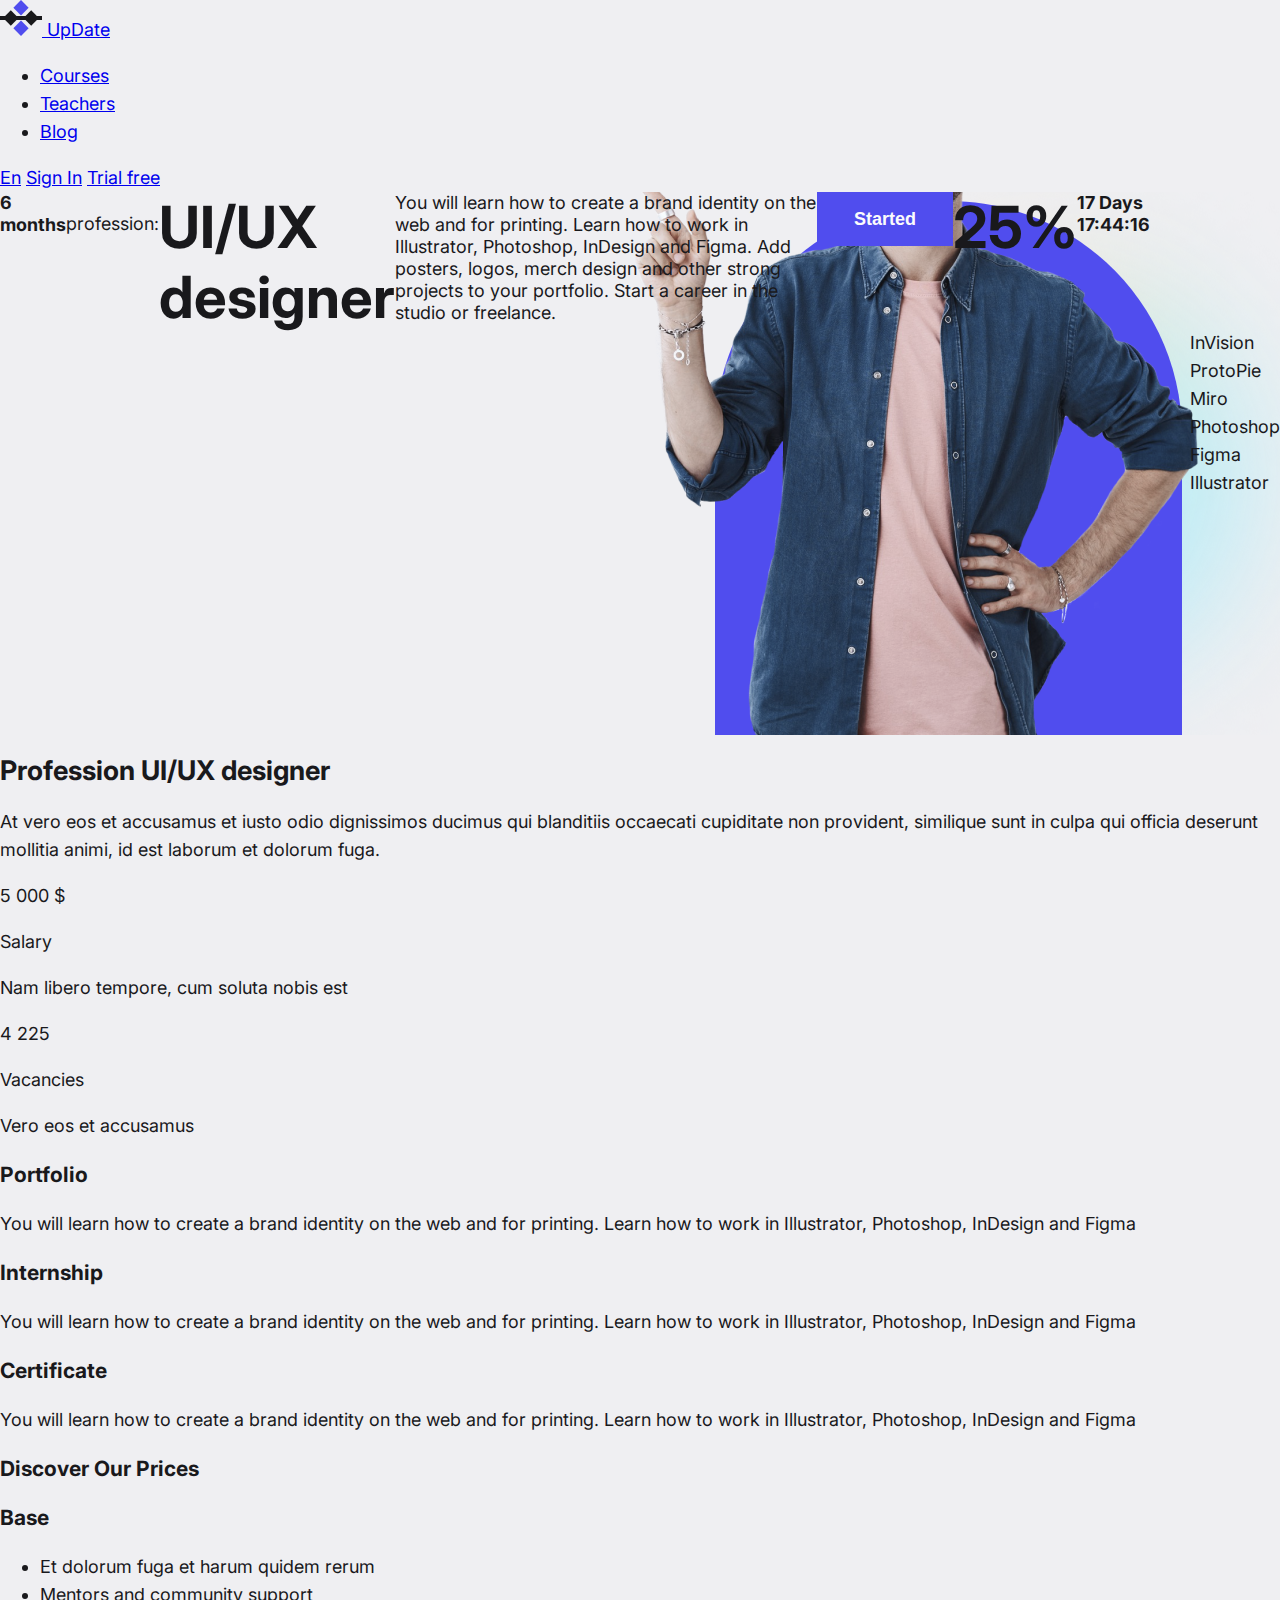
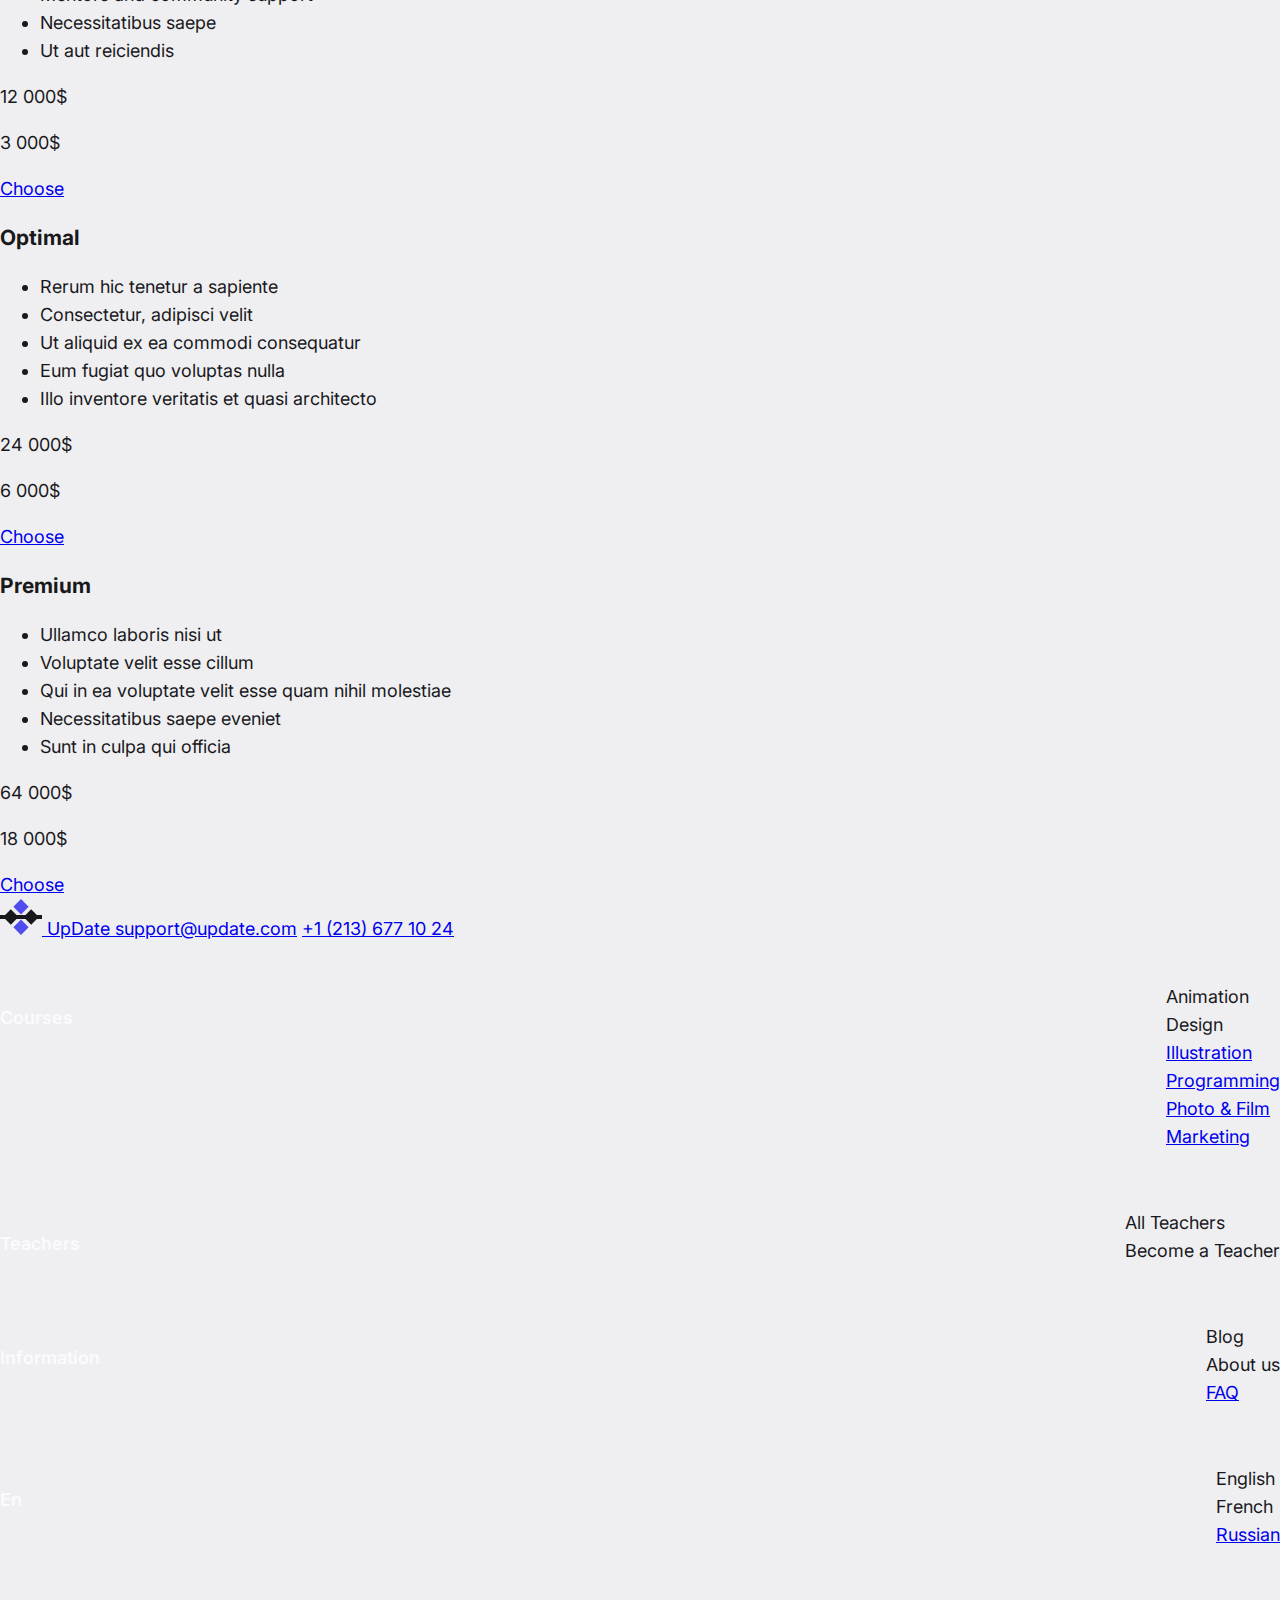
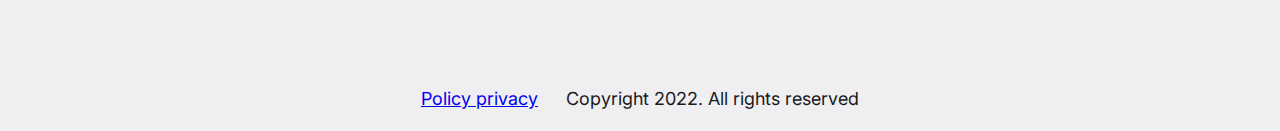
==== courses.html @ d8fbc421 "lesson" ====
<!doctype html>
<html lang="en">
<head>
    <meta charset="UTF-8">
    <meta name="viewport"
          content="width=device-width, user-scalable=no, initial-scale=1.0, maximum-scale=1.0, minimum-scale=1.0">
    <meta http-equiv="X-UA-Compatible" content="ie=edge">
    <link rel="preconnect" href="https://fonts.googleapis.com">
    <link rel="preconnect" href="https://fonts.gstatic.com" crossorigin>
    <link href="https://fonts.googleapis.com/css2?family=Inter:opsz,wght@14..32,100..900&display=swap" rel="stylesheet">
    <link rel="stylesheet" href="css/style.css">
    <title>Document</title>
</head>
<body>

<header>
    <a href="index.html">
        <img src="./img/logo_.svg" alt="logo">
        UpDate
    </a>
    <nav>
        <ul>
            <li>
                <a href="#">Courses</a>
            </li>
            <li>
                <a href="#">Teachers</a>
            </li>
            <li>
                <a href="#">Blog</a>
            </li>
        </ul>
        <a href="#">En</a>
        <a href="#">Sign In</a>
        <a href="#">Trial free</a>
    </nav>

</header>
<main>
    <section class="offer">
        <p class="offer__time">6 months</p>
        <p class="offer__prof">profession:</p>
        <h1 class="offer__title">UI/UX designer </h1>
        <p class="offer__description">You will learn how to create a brand identity on the web and for printing. Learn
            how to work in Illustrator, Photoshop, InDesign and Figma.
            Add posters, logos, merch design and other strong projects to your portfolio. Start a career in the studio
            or freelance.</p>
        <button class="button">Started</button>
        <p class="offer__sale">25%</p>
        <p class="offer__time">
            <time>17 Days 17:44:16</time>
        </p>
        <ul class="offer__list">
            <li>InVision</li>
            <li>ProtoPie</li>
            <li>Miro</li>
            <li>Photoshop</li>
            <li>Figma</li>
            <li>Illustrator</li>
        </ul>
    </section>
    <section class="profession">
        <div class="profession__text">
            <h2 class="profession__title">Profession UI/UX designer</h2>
            <p class="profession__description">At vero eos et accusamus et iusto odio dignissimos ducimus qui blanditiis
                occaecati cupiditate non provident, similique sunt in culpa qui officia deserunt mollitia animi, id est
                laborum et dolorum fuga.</p>
        </div>
        <div class="profession__counter">
            <div class="profession__counter-item">
                <p class="profession__counter-number">5 000 $</p>
                <p class="profession__counter-title">Salary</p>
                <p class="profession__counter-description">Nam libero tempore, cum soluta nobis est</p>
            </div>
            <div class="profession__counter-item">
                <p class="profession__counter-number">4 225</p>
                <p class="profession__counter-title">Vacancies</p>
                <p class="profession__counter-description">Vero eos et accusamus</p>
            </div>
        </div>
        <div class="profession__section">
            <article class="profession__section-item">
                <h3 class="profession__section-title">Portfolio</h3>
                <p class="profession__section-length">You will learn how to create a brand identity on the web and for
                    printing. Learn how to work in Illustrator, Photoshop, InDesign and Figma</p>
            </article>
            <article class="profession__section-item">
                <h3 class="profession__section-title">Internship</h3>
                <p class="profession__section-length">You will learn how to create a brand identity on the web and for
                    printing. Learn how to work in Illustrator, Photoshop, InDesign and Figma</p>
            </article>
            <article class="profession__section-item">
                <h3 class="profession__section-title">Certificate</h3>
                <p class="profession__section-length">You will learn how to create a brand identity on the web and for
                    printing. Learn how to work in Illustrator, Photoshop, InDesign and Figma</p>
            </article>
        </div>


    </section>
    <section class="prices">
        <h3 class="prices__title">Discover Our
            Prices</h3>
        <article class="prices__cards">
            <h3 class="prices__cards-title">Base</h3>
            <ul class="prices__cards__list">
                <li>Et dolorum fuga et harum quidem rerum</li>
                <li>Mentors and community support</li>
                <li>Necessitatibus saepe</li>
                <li>Ut aut reiciendis</li>
            </ul>
            <p class="prices__cards-sale">12 000$</p>
            <p class="prices__cards-price">3 000$</p>
            <a href="#" class="prices__cards-btn">Choose</a>
        </article>
        <article class="prices__cards">
            <h3 class="prices__cards-title">Optimal</h3>
            <ul class="prices__cards__list">
                <li>Rerum hic tenetur a sapiente</li>
                <li>Consectetur, adipisci velit</li>
                <li>Ut aliquid ex ea commodi consequatur</li>
                <li>Eum fugiat quo voluptas nulla</li>
                <li>Illo inventore veritatis et quasi architecto</li>
            </ul>
            <p class="prices__cards-sale">24 000$</p>
            <p class="prices__cards-price">6 000$</p>
            <a href="#" class="prices__cards-btn">Choose</a>
        </article>
        <article class="prices__cards">
            <h3 class="prices__cards-title">Premium</h3>
            <ul class="prices__cards__list">
                <li>Ullamco laboris nisi ut</li>
                <li>Voluptate velit esse cillum</li>
                <li>Qui in ea voluptate velit esse quam nihil molestiae</li>
                <li>Necessitatibus saepe eveniet</li>
                <li>Sunt in culpa qui officia</li>
            </ul>
            <p class="prices__cards-sale">64 000$</p>
            <p class="prices__cards-price">18 000$</p>
            <a href="#" class="prices__cards-btn">Choose</a>
        </article>
    </section>
</main>
<footer>
    <div>
        <a href="index.html">
            <img src="./img/logo_.svg" alt="logo">
            UpDate </a>
        <a href="mailto:support@update.com">support@update.com</a>
        <a href="tel:12136771024">+1 (213) 677 10 24</a>
    </div>

    <div class="sitemap">
        <h6 class="sitemap__title">Courses</h6>
        <ul class="sitemap__list">
            <li><a href="#"></a>Animation</li>
            <li><a href="#"></a>Design</li>
            <li><a href="#">Illustration</a></li>
            <li><a href="#">Programming</a></li>
            <li><a href="#">Photo & Film</a></li>
            <li><a href="#">Marketing</a></li>
        </ul>
    </div>
    <div class="sitemap">
        <h6 class="sitemap__title">Teachers</h6>
        <ul class="sitemap__list">
            <li><a href="#"></a>All Teachers</li>
            <li><a href="#"></a>Become a Teacher</li>

        </ul>
    </div>
    <div class="sitemap">
        <h6 class="sitemap__title">Information</h6>
        <ul class="sitemap__list">
            <li><a href="#"></a>Blog</li>
            <li><a href="#"></a>About us</li>
            <li><a href="#">FAQ</a></li>
        </ul>
    </div>
    <div class="sitemap">
        <h6 class="sitemap__title">En</h6>
        <ul class="sitemap__list">
            <li><a href="#"></a>English</li>
            <li><a href="#"></a>French</li>
            <li><a href="#">Russian</a></li>
        </ul>
    </div>
    <div class="copyright">
        <a href="#">Policy privacy</a>
        <p>Copyright 2022. All rights reserved</p>
    </div>

</footer>
</body>
</html>
---- css/style.css ----
body {
    background: #EFEFF2;
    margin: 0;
    color: #19191C;
    font: 400 18px/28px Inter, sans-serif;
}

.container {
    width: 1440px;
    margin: 0 auto;
}

/*header*/
.header {
    display: flex;
    padding: 36px 0 0;
    justify-content: space-between;
}

.header__box {
    display: flex;
    align-items: center;
    gap: 68px;
}

.logo {
    font-weight: 800;
    font-size: 24px;
    line-height: 30px;
    display: flex;
    gap: 14px;
    color: #19191C;
    text-decoration: none;
    align-items: center;
}

.nav__list {
    display: flex;
    list-style: none;
    gap: 48px;
    padding: 0;
    margin: 0;
    font-size: 18px;
    line-height: 22px;
    font-weight: 600;

}

.nav__list__link {
    color: #19191C;
    text-decoration: none;
}

.btn__box {
    display: flex;
    gap: 48px;
    align-items: center;
}

.btn__box__link {
    color: #19191C;
    font-size: 18px;
    line-height: 22px;
    font-weight: 600;
    text-decoration: none;
}

.btn__box__btn {
    background: #19191C;
    color: #EFEFF2;
    padding: 12px 37px;
    font-size: 18px;
    line-height: 22px;
    font-weight: 700;
    text-decoration: none;
}

/*section1*/

.offer {
    display: flex;
    justify-content: space-between;
    align-items: flex-start;
    padding: 0 0 220px;
    background: url("../img/man.png") 100% 100% no-repeat, url("../img/rectangle.svg") 88% 100% no-repeat, url("../img/ellipse2.png") 100% 40% no-repeat;


}

.offer__holder {
    width: 648px;
    background: url("../img/ellipse1.png") 100% 100% no-repeat;
    padding-top: 180px;
}

.offer__title {

    font-size: 58px;
    line-height: 70px;
    font-weight: 700;
    color: #19191C;
    margin: 0 0 18px;
}

.offer__description {
    margin: 0 0 62px;
    font-size: 18px;
    line-height: 22px;
    font-weight: 400;
}

.button {
    color: #FBFBFC;
    background: #504DEE;
    font-size: 18px;
    line-height: 22px;
    font-weight: 700;
    padding: 16px 37px;
    margin: 0 0 110px;
    border: none;
}

.offer__sale {
    color: #19191C;
    font-size: 58px;
    line-height: 71px;
    font-weight: 700;
    margin: 0;
}

.offer__time {
    color: #19191C;
    font-size: 18px;
    line-height: 22px;
    font-weight: 700;
    margin: 0;
}

.offer__list {

    margin-top: 137px;
    list-style: none;
    position: relative;

}

.offer__marketer {
    position: absolute;
    top: 96px;
    right: 30px;


}

.offer__illustrator {
    position: absolute;
    top: -40px;
    right: 280px;
}

.offer__animator {
    position: absolute;
    top: 60px;
    right: 530px;
}

.offer__programmer {
    position: absolute;
    top: 210px;
    right: 660px;
}

.offer__designer {
    position: absolute;
    top: 370px;
    right: 800px;
}

.offer__photographer {
    position: absolute;
    top: 550px;
    right: 690px;
}

.offer__list__decor {
    position: absolute;
    border: 2px solid #19191C;
    padding: 16px 36px;
    color: #19191C;
    font-size: 18px;
    line-height: 22px;
    font-weight: 600;
}

/*section2*/
.learn {
    display: flex;
    justify-content: space-between;
}

.learn__text {
    width: 570px;
    padding-bottom: 160px;
    padding-top: 168px;
}

.learn__title {
    font-size: 58px;
    font-weight: 700;
    line-height: 70px;
    color: #FBFBFC;
}

.learn__description {
    font-size: 18px;
    font-weight: 400;
    line-height: 28px;
    color: #FBFBFC;
}

.learn__description1 {
    font-size: 18px;
    font-weight: 400;
    line-height: 28px;
    color: #FBFBFC;
}

.learn__counter {
    display: flex;
    justify-content: space-between;
    padding-top: 168px;
    gap: 68px;
}

.learn__counter-item {
    width: 178px;
    text-align: left;
}

.learn__counter-number {
    font-size: 58px;
    font-weight: 700;
    line-height: 70px;
    text-align: left;
    color: #EFEFF2;
    margin-bottom: 0;
}

.learn__counter-description {
    color: #EFEFF2;
    font-size: 18px;
    font-weight: 400;
    line-height: 28px;
    text-align: left;
    margin-bottom: 0;

}

hr {
    margin-top: 22px;
    border: 4px solid #EFEFF2;
}

/*3*/
.discover {
    padding-top: 168px;
}

.discover__title {
    width: 594px;
    font-size: 58px;
    font-weight: 700;
    line-height: 70px;
    text-align: left;

}

.discover__list {
    display: flex;
    justify-content: space-between;
    margin-bottom: 65px;

}

.discover__list-text {
    display: flex;
    justify-content: space-between;
    list-style: none;
    align-items: flex-start;
    gap: 48px;

}

.discover__btn {
    color: #19191C;
    font-size: 18px;
    font-weight: 400;
    line-height: 28px;
    text-align: left;
    text-decoration: none;
    border: none;
}

.discover__btn-more {
    display: flex;
    font-size: 18px;
    font-weight: 700;
    line-height: 22px;
    text-align: right;
    color: #19191C;
    align-items: center;
    gap: 18px;
    text-decoration: none;
    border: none;
}

.discover__card {
    display: flex;
    justify-content: space-between;
}

.discover__card-item {
    font-size: 24px;
    font-weight: 700;
    line-height: 26px;
    color: #19191C;
    margin-bottom: 165px;
}

.discover__card-length {
    color: #6D6D77;
    font-size: 18px;
    font-weight: 400;
    line-height: 28px;
    margin-top: 11px;

}

.discover__img {
    height: 395px;
}

.container__blue {
    background-color: #DEEFE4;
}

.find-program {
    padding-top: 168px;
    display: flex;
    justify-content: space-between;
}

.find-program__text {
    width: 800px;
}

.find-program__title {
    font-size: 58px;
    font-weight: 700;
    line-height: 70px;
    margin: 0;
    color: #19191C;
}

.find-program__description {
    color: #19191C;
    font-size: 18px;
    font-weight: 400;
    line-height: 28px;
    text-align: left;
    margin-bottom: 232px;
}

.find-program__form {
    width: 710px;
}

.label__text {
    color: #19191C;
    font-size: 18px;
    font-weight: 400;
    line-height: 28px;

}

.input__text {
    background: none;
    border: none;
    font-size: 18px;
    font-weight: 400;
    line-height: 28px;
    color: #19191C;
}

.find__line {
    border-bottom: 2px solid #19191C;
    width: 710px;
    margin-bottom: 48px;
}

.find-program__button {
    margin-bottom: 20px;
    background: #19191C;
    color: #FBFBFC;
    font-size: 18px;
    font-weight: 700;
    line-height: 22px;
    padding: 18px 36px;
}

/*footer*/
.container__black {
    background-color: #19191C;
    color: #FBFBFC;
}

.footer__box {
    display: flex;
    flex-direction: row;
    justify-content: flex-start;
}


.footer__list__logo {
    display: flex;
    text-decoration: none;
    color: #FBFBFC;
    font-size: 18px;
    font-weight: 800;
    line-height: 22px;
    margin-top: 59px;
    align-items: center;
    gap: 12px;

}

.footer__list__text1 {
    display: flex;
    text-decoration: none;
    color: #FBFBFC;
    font-size: 24px;
    font-weight: 600;
    line-height: 30px;
    margin-top: 48px;
    margin-bottom: 28px;
    margin-right: 146px;
}

.footer__list__text2 {
    text-decoration: none;
    color: #FBFBFC;
    font-size: 24px;
    font-weight: 600;
    line-height: 30px;

}

.sitemap {
    display: flex;
    margin-top: 22px;
    justify-content: space-between;
    gap: 160px

}


.sitemap__title {
    font-size: 18px;
    font-weight: 600;
    line-height: 22px;
    color: #FBFBFC;
    margin-bottom: 28px;
    text-align: start;

}

.sitemap__list {
    list-style: none;
    font-size: 18px;
    line-height: 28px;
    font-weight: 400;
    text-align: start;
    padding: 0;
}

.site__map__text {
    font-size: 18px;
    line-height: 28px;
    font-weight: 400;
    text-decoration: none;
    color: #EFEFF2;
    padding-bottom: 12px;
    text-align: start;

}


.copyright {
    display: flex;
    align-items: center;
    justify-content: center;
    gap: 28px;
    margin-top: 100px;
}

.copyright__text {
    color: #6D6D77;
    font-size: 18px;
    font-weight: 400;
    line-height: 28px;
    text-decoration: none;

}

.copyright__text__copy {
    color: #6D6D77;
    font-size: 18px;
    font-weight: 400;
    line-height: 28px;
}
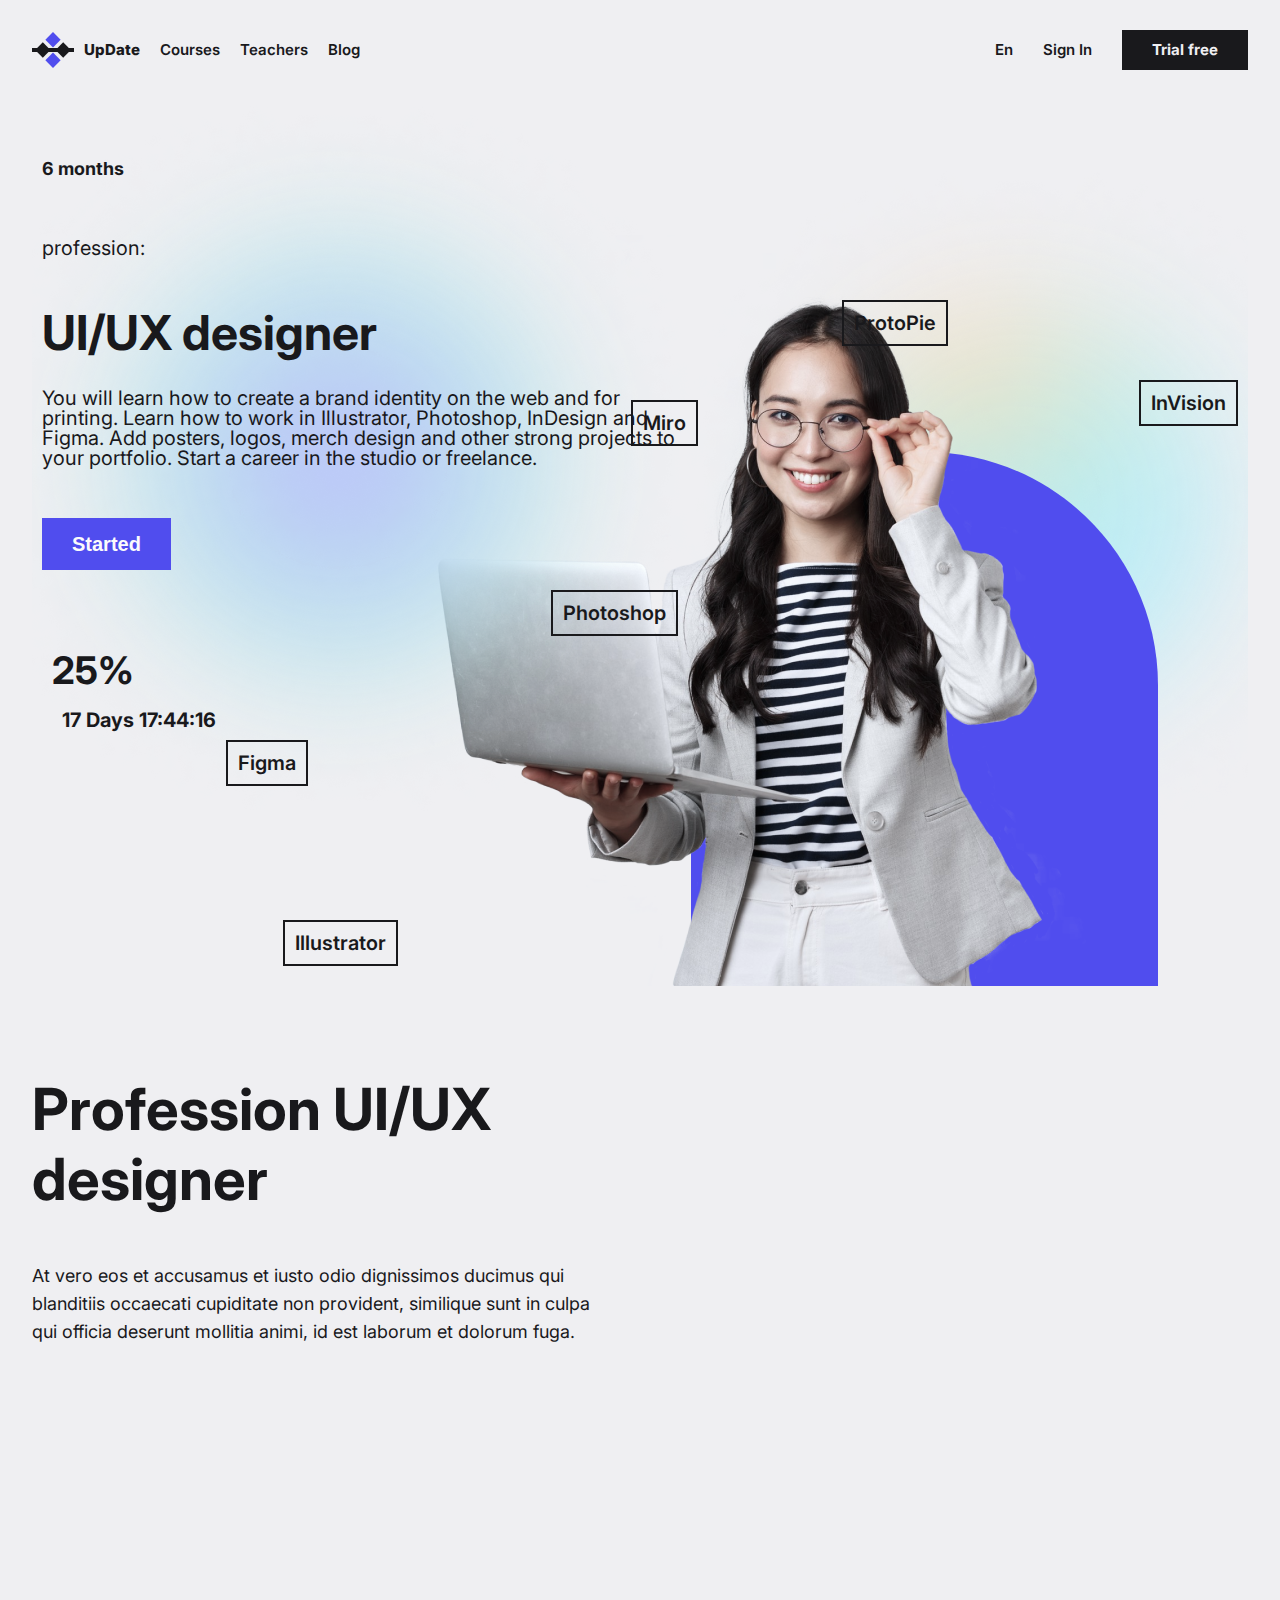
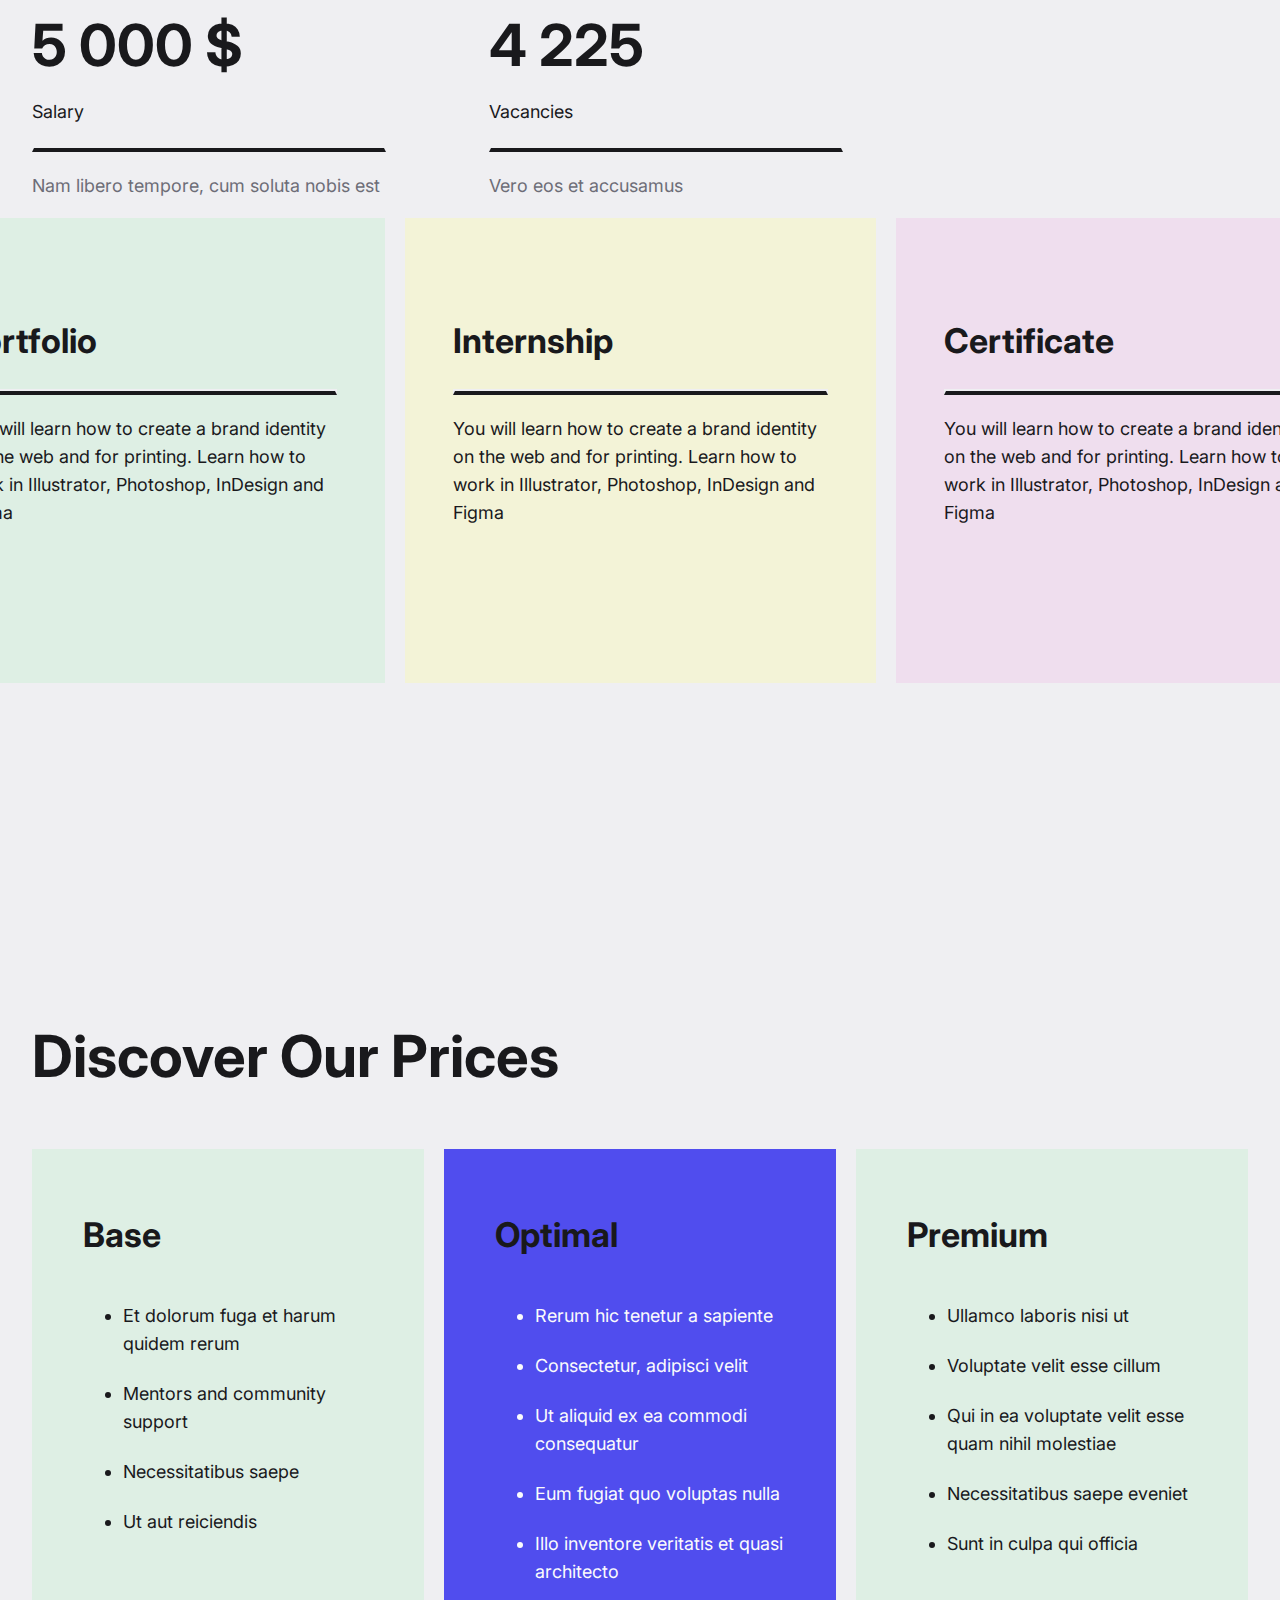
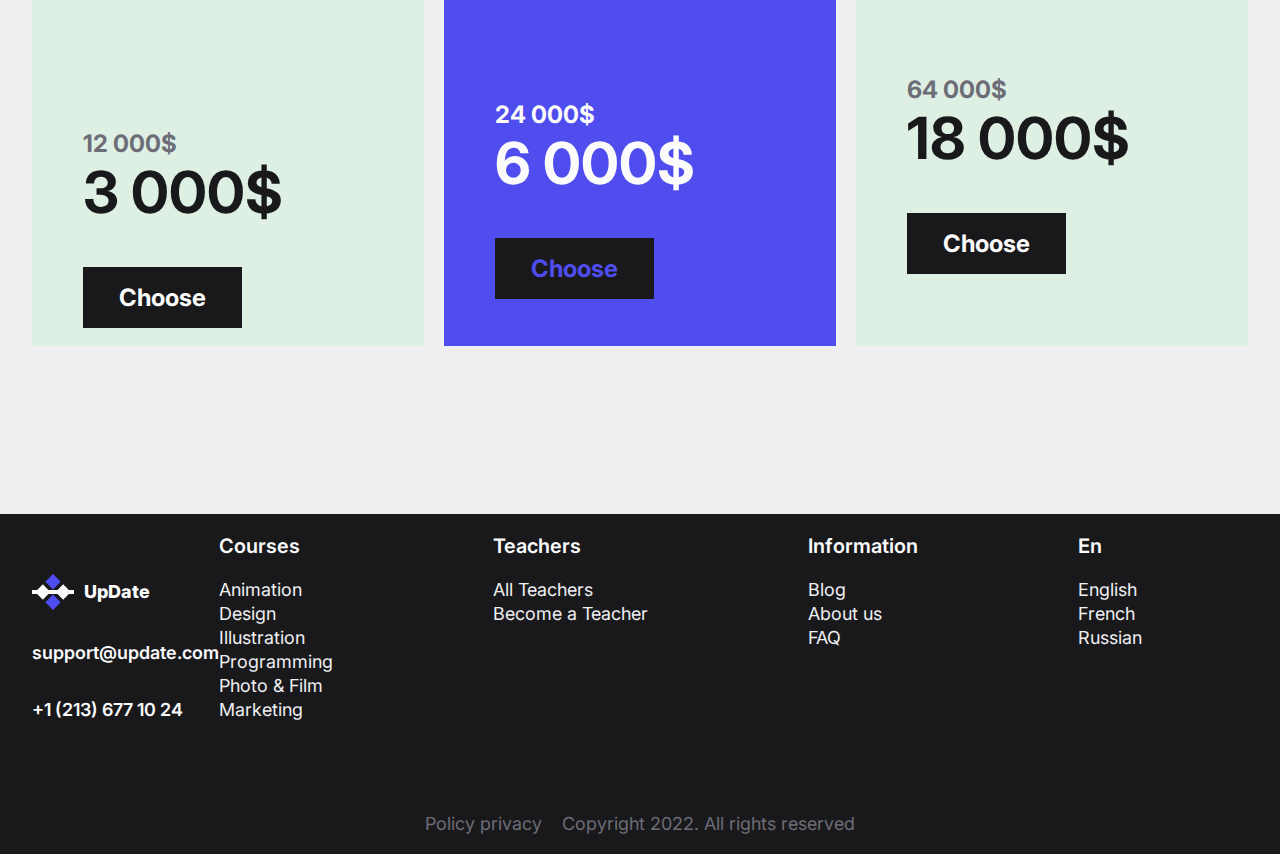
==== commit ee9a1384: "hw-13" ====
--- a/courses.html
+++ b/courses.html
@@ -12,85 +12,102 @@
     <title>Document</title>
 </head>
 <body>
-
-<header>
-    <a href="index.html">
-        <img src="./img/logo_.svg" alt="logo">
-        UpDate
-    </a>
-    <nav>
-        <ul>
-            <li>
-                <a href="#">Courses</a>
-            </li>
-            <li>
-                <a href="#">Teachers</a>
-            </li>
-            <li>
-                <a href="#">Blog</a>
-            </li>
-        </ul>
-        <a href="#">En</a>
-        <a href="#">Sign In</a>
-        <a href="#">Trial free</a>
-    </nav>
+<header class="container header">
+    <div class="header__box">
+        <a class="logo" href="index.html">
+            <img src="./img/logo_.svg" alt="company__logo">
+            UpDate
+        </a>
+        <nav class="nav" role="navigation">
+            <ul class="nav__list">
+                <li>
+                    <a class="nav__list__link" href="#" role="button">Courses</a>
+                </li>
+                <li>
+                    <a class="nav__list__link" href="#" role="button">Teachers</a>
+                </li>
+                <li>
+                    <a class="nav__list__link" href="#" role="button">Blog</a>
+                </li>
+            </ul>
+
+        </nav>
+    </div>
+    <div class="btn__box">
+        <a class="btn__box__link" href="#" role="button">En</a>
+        <a class="btn__box__link" href="#" role="button">Sign In</a>
+        <a class="btn__box__btn" href="#" role="button">Trial free</a>
+    </div>
+
 
 </header>
-<main>
-    <section class="offer">
-        <p class="offer__time">6 months</p>
-        <p class="offer__prof">profession:</p>
-        <h1 class="offer__title">UI/UX designer </h1>
-        <p class="offer__description">You will learn how to create a brand identity on the web and for printing. Learn
-            how to work in Illustrator, Photoshop, InDesign and Figma.
-            Add posters, logos, merch design and other strong projects to your portfolio. Start a career in the studio
-            or freelance.</p>
-        <button class="button">Started</button>
-        <p class="offer__sale">25%</p>
-        <p class="offer__time">
-            <time>17 Days 17:44:16</time>
-        </p>
+<main role="main">
+    <section class="offer1 container">
+        <div class="offer__holder">
+            <p class="offer__time1">6 months</p>
+            <p class="offer__description" tabindex="0">profession:</p>
+            <h1 class="offer__title" tabindex="0" title="h1">UI/UX designer </h1>
+            <p class="offer__description" tabindex="0">You will learn how to create a brand identity on the web and for
+                printing.
+                Learn
+                how to work in Illustrator, Photoshop, InDesign and Figma.
+                Add posters, logos, merch design and other strong projects to your portfolio. Start a career in the
+                studio
+                or freelance.</p>
+            <button class="button">Started</button>
+            <p class="offer__sale">25%</p>
+            <p class="offer__time">
+                <time>17 Days 17:44:16</time>
+            </p>
+        </div>
+
         <ul class="offer__list">
-            <li>InVision</li>
-            <li>ProtoPie</li>
-            <li>Miro</li>
-            <li>Photoshop</li>
-            <li>Figma</li>
-            <li>Illustrator</li>
+            <li class="offer__invision offer__list__decor" tabindex="0">InVision</li>
+            <li class="offer__pie offer__list__decor" tabindex="0">ProtoPie</li>
+            <li class="offer__miro offer__list__decor" tabindex="0">Miro</li>
+            <li class="offer__photoshop offer__list__decor" tabindex="0">Photoshop</li>
+            <li class="offer__figma offer__list__decor" tabindex="0">Figma</li>
+            <li class="offer__illustrator2 offer__list__decor" tabindex="0">Illustrator</li>
         </ul>
     </section>
-    <section class="profession">
-        <div class="profession__text">
-            <h2 class="profession__title">Profession UI/UX designer</h2>
-            <p class="profession__description">At vero eos et accusamus et iusto odio dignissimos ducimus qui blanditiis
+    <section class="learn container">
+        <div class="learn__text">
+            <h2 class="learn__title2" tabindex="0">Profession UI/UX designer</h2>
+            <p class="learn__description11" tabindex="0">At vero eos et accusamus et iusto odio dignissimos ducimus qui
+                blanditiis
                 occaecati cupiditate non provident, similique sunt in culpa qui officia deserunt mollitia animi, id est
                 laborum et dolorum fuga.</p>
         </div>
         <div class="profession__counter">
-            <div class="profession__counter-item">
+            <div class="profession__counter-item" tabindex="0">
                 <p class="profession__counter-number">5 000 $</p>
-                <p class="profession__counter-title">Salary</p>
+                <p class="learn__counter-description1">Salary</p>
+                <hr class="line__black">
                 <p class="profession__counter-description">Nam libero tempore, cum soluta nobis est</p>
             </div>
-            <div class="profession__counter-item">
+            <div class="profession__counter-item" tabindex="0">
                 <p class="profession__counter-number">4 225</p>
-                <p class="profession__counter-title">Vacancies</p>
+                <p class="learn__counter-description1">Vacancies</p>
+                <hr class="line__black">
                 <p class="profession__counter-description">Vero eos et accusamus</p>
             </div>
         </div>
         <div class="profession__section">
-            <article class="profession__section-item">
+            <article class="profession__section-item" style="background-color: #DEEFE4;">
                 <h3 class="profession__section-title">Portfolio</h3>
+                <hr class="line__black-1">
                 <p class="profession__section-length">You will learn how to create a brand identity on the web and for
                     printing. Learn how to work in Illustrator, Photoshop, InDesign and Figma</p>
             </article>
-            <article class="profession__section-item">
+            <article class="profession__section-item" style="background-color: #F3F3D7;">
                 <h3 class="profession__section-title">Internship</h3>
+                <hr class="line__black-1">
                 <p class="profession__section-length">You will learn how to create a brand identity on the web and for
                     printing. Learn how to work in Illustrator, Photoshop, InDesign and Figma</p>
             </article>
-            <article class="profession__section-item">
+            <article class="profession__section-item" style="background-color: #EFDEEE;">
                 <h3 class="profession__section-title">Certificate</h3>
+                <hr class="line__black-1">
                 <p class="profession__section-length">You will learn how to create a brand identity on the web and for
                     printing. Learn how to work in Illustrator, Photoshop, InDesign and Figma</p>
             </article>
@@ -98,96 +115,103 @@
 
 
     </section>
-    <section class="prices">
+    <section class="prices container">
         <h3 class="prices__title">Discover Our
             Prices</h3>
-        <article class="prices__cards">
-            <h3 class="prices__cards-title">Base</h3>
-            <ul class="prices__cards__list">
-                <li>Et dolorum fuga et harum quidem rerum</li>
-                <li>Mentors and community support</li>
-                <li>Necessitatibus saepe</li>
-                <li>Ut aut reiciendis</li>
-            </ul>
-            <p class="prices__cards-sale">12 000$</p>
-            <p class="prices__cards-price">3 000$</p>
-            <a href="#" class="prices__cards-btn">Choose</a>
-        </article>
-        <article class="prices__cards">
-            <h3 class="prices__cards-title">Optimal</h3>
-            <ul class="prices__cards__list">
-                <li>Rerum hic tenetur a sapiente</li>
-                <li>Consectetur, adipisci velit</li>
-                <li>Ut aliquid ex ea commodi consequatur</li>
-                <li>Eum fugiat quo voluptas nulla</li>
-                <li>Illo inventore veritatis et quasi architecto</li>
-            </ul>
-            <p class="prices__cards-sale">24 000$</p>
-            <p class="prices__cards-price">6 000$</p>
-            <a href="#" class="prices__cards-btn">Choose</a>
-        </article>
-        <article class="prices__cards">
-            <h3 class="prices__cards-title">Premium</h3>
-            <ul class="prices__cards__list">
-                <li>Ullamco laboris nisi ut</li>
-                <li>Voluptate velit esse cillum</li>
-                <li>Qui in ea voluptate velit esse quam nihil molestiae</li>
-                <li>Necessitatibus saepe eveniet</li>
-                <li>Sunt in culpa qui officia</li>
-            </ul>
-            <p class="prices__cards-sale">64 000$</p>
-            <p class="prices__cards-price">18 000$</p>
-            <a href="#" class="prices__cards-btn">Choose</a>
-        </article>
+        <div class="prices__description">
+            <article class="prices__cards" style="background-color: #DEEFE4">
+                <h3 class="prices__cards-title">Base</h3>
+                <ul class="prices__cards__list">
+                    <li>Et dolorum fuga et harum quidem rerum</li>
+                    <li>Mentors and community support</li>
+                    <li>Necessitatibus saepe</li>
+                    <li>Ut aut reiciendis</li>
+                </ul>
+                <p class="prices__cards-sale sale1">12 000$</p>
+                <p class="prices__cards-price">3 000$</p>
+                <a href="#" class="prices__cards-btn">Choose</a>
+            </article>
+            <article class="prices__cards" style="background-color: #504DEE; color: #FBFBFC   ">
+                <h3 class="prices__cards-title">Optimal</h3>
+                <ul class="prices__cards__list" style="color: #FBFBFC ">
+                    <li>Rerum hic tenetur a sapiente</li>
+                    <li>Consectetur, adipisci velit</li>
+                    <li>Ut aliquid ex ea commodi consequatur</li>
+                    <li>Eum fugiat quo voluptas nulla</li>
+                    <li>Illo inventore veritatis et quasi architecto</li>
+                </ul>
+                <p class="prices__cards-sale sale2" style="color: #FBFBFC ">24 000$</p>
+                <p class="prices__cards-price" style="color: #FBFBFC ">6 000$</p>
+                <a href="#" class="prices__cards-btn" style="color: #504DEE ">Choose</a>
+            </article>
+            <article class="prices__cards" style="background-color: #DEEFE4">
+                <h3 class="prices__cards-title">Premium</h3>
+                <ul class="prices__cards__list">
+                    <li>Ullamco laboris nisi ut</li>
+                    <li>Voluptate velit esse cillum</li>
+                    <li>Qui in ea voluptate velit esse quam nihil molestiae</li>
+                    <li>Necessitatibus saepe eveniet</li>
+                    <li>Sunt in culpa qui officia</li>
+                </ul>
+                <p class="prices__cards-sale sale3">64 000$</p>
+                <p class="prices__cards-price">18 000$</p>
+                <a href="#" class="prices__cards-btn">Choose</a>
+            </article>
+        </div>
+
     </section>
 </main>
-<footer>
-    <div>
-        <a href="index.html">
-            <img src="./img/logo_.svg" alt="logo">
-            UpDate </a>
-        <a href="mailto:support@update.com">support@update.com</a>
-        <a href="tel:12136771024">+1 (213) 677 10 24</a>
-    </div>
-
-    <div class="sitemap">
-        <h6 class="sitemap__title">Courses</h6>
-        <ul class="sitemap__list">
-            <li><a href="#"></a>Animation</li>
-            <li><a href="#"></a>Design</li>
-            <li><a href="#">Illustration</a></li>
-            <li><a href="#">Programming</a></li>
-            <li><a href="#">Photo & Film</a></li>
-            <li><a href="#">Marketing</a></li>
-        </ul>
-    </div>
-    <div class="sitemap">
-        <h6 class="sitemap__title">Teachers</h6>
-        <ul class="sitemap__list">
-            <li><a href="#"></a>All Teachers</li>
-            <li><a href="#"></a>Become a Teacher</li>
-
-        </ul>
-    </div>
-    <div class="sitemap">
-        <h6 class="sitemap__title">Information</h6>
-        <ul class="sitemap__list">
-            <li><a href="#"></a>Blog</li>
-            <li><a href="#"></a>About us</li>
-            <li><a href="#">FAQ</a></li>
-        </ul>
-    </div>
-    <div class="sitemap">
-        <h6 class="sitemap__title">En</h6>
-        <ul class="sitemap__list">
-            <li><a href="#"></a>English</li>
-            <li><a href="#"></a>French</li>
-            <li><a href="#">Russian</a></li>
-        </ul>
+
+<footer class="container__black">
+    <div class="footer__box container" role="navigation">
+        <div class="footer__list">
+            <a class="footer__list__logo" href="index.html" role="link">
+                <img src="./img/logo.svg" style="width: 42px" alt="logo">
+                UpDate </a>
+            <a class="footer__list__text1" href="mailto:support@update.com" role="button">support@update.com</a>
+            <a class="footer__list__text2" href="tel:12136771024" role="button">+1 (213) 677 10 24</a>
+        </div>
+        <div class="sitemap">
+            <div class="sitemap__about">
+                <h6 class="sitemap__title" tabindex="0">Courses</h6>
+                <ul class="sitemap__list">
+                    <li><a class="site__map__text" href="#" role="button">Animation</a></li>
+                    <li><a class="site__map__text" href="#" role="button">Design</a></li>
+                    <li><a class="site__map__text" href="#" role="button">Illustration</a></li>
+                    <li><a class="site__map__text" href="#" role="button">Programming</a></li>
+                    <li><a class="site__map__text" href="#" role="button">Photo & Film</a></li>
+                    <li><a class="site__map__text" href="#" role="button">Marketing</a></li>
+                </ul>
+            </div>
+            <div class="sitemap__about">
+                <h6 class="sitemap__title" tabindex="0">Teachers</h6>
+                <ul class="sitemap__list">
+                    <li><a class="site__map__text" href="#" role="button">All Teachers</a></li>
+                    <li><a class="site__map__text" href="#" role="button">Become a Teacher</a></li>
+
+                </ul>
+            </div>
+            <div class="sitemap__about">
+                <h6 class="sitemap__title" tabindex="0">Information</h6>
+                <ul class="sitemap__list">
+                    <li><a class="site__map__text" href="#" role="button">Blog</a></li>
+                    <li><a class="site__map__text" href="#" role="button">About us</a></li>
+                    <li><a class="site__map__text" href="#" role="button">FAQ</a></li>
+                </ul>
+            </div>
+            <div class="sitemap__about">
+                <h6 class="sitemap__title" tabindex="0">En</h6>
+                <ul class="sitemap__list">
+                    <li><a class="site__map__text" href="#" role="button">English</a></li>
+                    <li><a class="site__map__text" href="#" role="button">French</a></li>
+                    <li><a class="site__map__text" href="#" role="button">Russian</a></li>
+                </ul>
+            </div>
+        </div>
     </div>
     <div class="copyright">
-        <a href="#">Policy privacy</a>
-        <p>Copyright 2022. All rights reserved</p>
+        <a class="copyright__text" href="#" role="link">Policy privacy</a>
+        <p class="copyright__text__copy" role="button">Copyright 2022. All rights reserved</p>
     </div>
 
 </footer>
--- a/css/style.css
+++ b/css/style.css
@@ -84,6 +84,14 @@
     padding: 0 0 220px;
     background: url("../img/man.png") 100% 100% no-repeat, url("../img/rectangle.svg") 88% 100% no-repeat, url("../img/ellipse2.png") 100% 40% no-repeat;
 
+}
+
+.offer1 {
+    display: flex;
+    justify-content: space-between;
+    align-items: flex-start;
+    padding: 0 0 166px;
+    background: url("../img/woman.png") 100% 100% no-repeat, url("../img/rectangle.svg") 88% 100% no-repeat, url("../img/ellipse2.png") 100% 40% no-repeat;
 
 }
 
@@ -128,6 +136,14 @@
     margin: 0;
 }
 
+.offer__time1 {
+    font-size: 18px;
+    font-weight: 700;
+    line-height: 22px;
+    padding-bottom: 40px;
+
+}
+
 .offer__time {
     color: #19191C;
     font-size: 18px;
@@ -148,9 +164,8 @@
     position: absolute;
     top: 96px;
     right: 30px;
-
-
-}
+}
+
 
 .offer__illustrator {
     position: absolute;
@@ -182,6 +197,44 @@
     right: 690px;
 }
 
+.offer__invision {
+    position: absolute;
+    top: 160px;
+    right: 10px;
+}
+
+.offer__pie {
+    position: absolute;
+    top: 80px;
+    right: 300px;
+
+}
+
+.offer__miro {
+    position: absolute;
+    top: 180px;
+    right: 550px;
+}
+
+.offer__photoshop {
+    position: absolute;
+    top: 370px;
+    right: 570px;
+
+}
+
+.offer__figma {
+    position: absolute;
+    top: 520px;
+    right: 940px;
+}
+
+.offer__illustrator2 {
+    position: absolute;
+    top: 700px;
+    right: 850px;
+}
+
 .offer__list__decor {
     position: absolute;
     border: 2px solid #19191C;
@@ -211,11 +264,25 @@
     color: #FBFBFC;
 }
 
+.learn__title2 {
+    font-size: 58px;
+    font-weight: 700;
+    line-height: 70px;
+    color: #19191C;
+}
+
 .learn__description {
     font-size: 18px;
     font-weight: 400;
     line-height: 28px;
     color: #FBFBFC;
+}
+
+.learn__description11 {
+    font-size: 18px;
+    font-weight: 400;
+    line-height: 28px;
+    color: #19191C;
 }
 
 .learn__description1 {
@@ -256,6 +323,50 @@
 
 }
 
+.learn__counter-description1 {
+    color: #19191C;
+    font-size: 18px;
+    font-weight: 400;
+    line-height: 28px;
+    text-align: left;
+    margin-bottom: 0;
+
+}
+
+.profession__counter-item {
+    width: 354px;
+    text-align: left;
+}
+
+.profession__counter {
+    display: flex;
+    justify-content: space-between;
+    padding-top: 168px;
+    gap: 103px;
+}
+
+.profession__counter-number {
+    font-size: 58px;
+    font-weight: 700;
+    line-height: 70px;
+    text-align: left;
+    color: #19191C;
+    margin-bottom: 0;
+}
+
+.line__black {
+    border-bottom: 4px solid #19191C;
+}
+
+.profession__counter-description {
+    color: #6D6D77;
+    font-size: 18px;
+    font-weight: 400;
+    line-height: 28px;
+    text-align: left;
+
+}
+
 hr {
     margin-top: 22px;
     border: 4px solid #EFEFF2;
@@ -279,7 +390,6 @@
     display: flex;
     justify-content: space-between;
     margin-bottom: 65px;
-
 }
 
 .discover__list-text {
@@ -287,7 +397,8 @@
     justify-content: space-between;
     list-style: none;
     align-items: flex-start;
-    gap: 48px;
+    gap: 40px;
+    margin: 0;
 
 }
 
@@ -309,7 +420,7 @@
     text-align: right;
     color: #19191C;
     align-items: center;
-    gap: 18px;
+    gap: 19px;
     text-decoration: none;
     border: none;
 }
@@ -317,6 +428,7 @@
 .discover__card {
     display: flex;
     justify-content: space-between;
+    margin: 0;
 }
 
 .discover__card-item {
@@ -518,3 +630,1317 @@
     font-weight: 400;
     line-height: 28px;
 }
+
+@media (min-width: 360px) {
+
+    .container {
+        width: 360px;
+    }
+
+    /*header*/
+    .header {
+        width: 95vw;
+        display: flex;
+        flex-wrap: wrap;
+        padding: 30px 0 0;
+    }
+
+    .header__box {
+        gap: 20px;
+    }
+
+    .logo {
+        font-size: 15px;
+        line-height: 20px;
+        gap: 10px;
+    }
+
+    .nav {
+        display: flex;
+        flex-wrap: wrap;
+    }
+
+    .nav__list {
+        display: flex;
+        gap: 20px;
+        font-size: 15px;
+        line-height: 20px;
+
+    }
+
+
+    .btn__box {
+        display: flex;
+        gap: 30px;
+        flex-wrap: wrap;
+        justify-content: center;
+    }
+
+    .btn__box__link {
+        font-size: 15px;
+        line-height: 20px;
+    }
+
+    .btn__box__btn {
+        padding: 10px 30px;
+        font-size: 15px;
+        line-height: 20px;
+    }
+
+    /*section1*/
+    .offer {
+        width: 95vw;
+        display: flex;
+        flex-wrap: wrap;
+        background: bottom right/100% url("../img/man.png") no-repeat, bottom right/45% url("../img/rectangle.svg") no-repeat;
+
+    }
+
+    .offer__holder {
+        background: url("../img/ellipse1.png") 70% 50% no-repeat;
+        padding: 70px 10px;
+    }
+
+    .offer__title {
+        font-size: 42px;
+        line-height: 50px;
+        margin: 0 0 20px;
+    }
+
+    .offer__description {
+        margin: 0 0 40px;
+        font-size: 18px;
+        line-height: 20px;
+    }
+
+    .button {
+        font-size: 18px;
+        line-height: 22px;
+        padding: 15px 30px;
+        margin: 0 0 60px;
+    }
+
+    .offer__sale {
+        font-size: 38px;
+        line-height: 40px;
+        margin: 0;
+    }
+
+    .offer__time {
+        font-size: 18px;
+        line-height: 20px;
+        margin: 0;
+    }
+
+    .offer__list {
+        display: flex;
+        flex-wrap: wrap;
+        margin-top: 10px;
+
+    }
+
+    .offer__marketer {
+        display: flex;
+        flex-wrap: wrap;
+        top: -80px;
+        right: -270px;
+    }
+
+    .offer__illustrator {
+        display: flex;
+        flex-wrap: wrap;
+        top: -60px;
+        right: -150px;
+    }
+
+
+    .offer__programmer {
+        position: absolute;
+        top: 0;
+        right: -120px;
+    }
+
+    .offer__animator {
+        position: absolute;
+        top: 60px;
+        right: -55px;
+    }
+
+    .offer__designer {
+        position: absolute;
+        top: 120px;
+        right: -80px;
+    }
+
+    .offer__photographer {
+        position: absolute;
+        top: 180px;
+        right: -135px;
+    }
+
+    .offer__list__decor {
+        position: absolute;
+        padding: 7px 7px;
+        font-size: 15px;
+        line-height: 18px;
+    }
+
+    /*section2*/
+    .learn {
+        width: 90vw;
+        display: flex;
+        flex-wrap: wrap;
+        padding: 10px 0;
+    }
+
+    .learn__text {
+        padding: 15px 0 15px 0;
+        margin: 0;
+    }
+
+    .learn__title {
+        font-size: 40px;
+        line-height: 40px;
+    }
+
+    .learn__description1 {
+        font-size: 15px;
+        line-height: 20px;
+    }
+
+    .learn__description {
+        font-size: 15px;
+        line-height: 20px;
+    }
+
+    .learn__counter {
+        display: flex;
+        flex-wrap: wrap;
+        padding-top: 0;
+        gap: 10px;
+    }
+
+    .learn__counter-item {
+        width: 90vw;
+    }
+
+    .learn__counter-number {
+        font-size: 32px;
+        line-height: 30px;
+    }
+
+    .learn__counter-description {
+        font-size: 14px;
+        line-height: 20px;
+    }
+
+    hr {
+        margin: 10px 0 10px 0;
+        border: 2px solid #EFEFF2;
+    }
+
+    /*3*/
+    .discover {
+        width: 95vw;
+        padding-top: 40px;
+    }
+
+    .discover__title {
+        width: 95vw;
+        font-size: 42px;
+        line-height: 40px;
+        margin: 8px;
+    }
+
+    .discover__list {
+        display: flex;
+        flex-wrap: wrap;
+        margin: 0;
+        width: 90vw;
+    }
+
+    .discover__list-text {
+        display: flex;
+        flex-wrap: wrap;
+        gap: 10px;
+    }
+
+    .discover__btn {
+        font-size: 18px;
+        line-height: 20px;
+    }
+
+    .discover__btn-more {
+        font-size: 18px;
+        line-height: 20px;
+        gap: 10px;
+        margin-bottom: 10px;
+    }
+
+    .discover__card {
+        display: flex;
+        flex-wrap: wrap;
+        width: 90vw;
+    }
+
+    .discover__card-item {
+        font-size: 20px;
+        line-height: 20px;
+        margin-bottom: 20px;
+    }
+
+    .discover__card-length {
+        font-size: 15px;
+        line-height: 20px;
+        margin-top: 8px;
+    }
+
+    /*section4*/
+    .find-program {
+        width: 95vw;
+        padding: 40px 0;
+        display: flex;
+        flex-wrap: wrap;
+    }
+
+
+    .find-program__title {
+        font-size: 40px;
+        line-height: 40px;
+        margin: 0;
+    }
+
+    .find-program__description {
+        font-size: 18px;
+        line-height: 20px;
+        margin-bottom: 60px;
+    }
+
+    .find-program__form {
+        width: 90vw;
+    }
+
+    .label__text {
+        line-height: 20px;
+
+    }
+
+    .find__line {
+        width: 95vw;
+        margin-bottom: 30px;
+    }
+
+    .find-program__button {
+        margin: 40px 0;
+    }
+
+    /*footer*/
+    .footer__box {
+        display: flex;
+        flex-wrap: wrap;
+        width: 95vw;
+    }
+
+    .footer__list {
+        margin: 20px 0 20px 0;
+    }
+
+    .footer__list__logo {
+        font-size: 15px;
+        line-height: 20px;
+        margin-top: 20px;
+        gap: 10px;
+    }
+
+    .footer__list__text1 {
+        font-size: 15px;
+        line-height: 20px;
+        margin: 20px 0 20px 0;
+    }
+
+    .footer__list__text2 {
+        font-size: 15px;
+        line-height: 20px;
+    }
+
+    .sitemap {
+        display: flex;
+        flex-wrap: wrap;
+        margin: 0;
+        flex-direction: row;
+    }
+
+    .sitemap__about {
+        margin: 0;
+    }
+
+    .sitemap__title {
+        font-size: 15px;
+        line-height: 20px;
+        margin: 15px 0;
+    }
+
+
+    .sitemap__list {
+        font-size: 15px;
+        line-height: 20px;
+        margin: 0;
+    }
+
+    .site__map__text {
+        font-size: 15px;
+        line-height: 20px;
+        padding-bottom: 8px;
+        margin: 0;
+
+    }
+
+
+    .copyright {
+        display: flex;
+        align-items: center;
+        justify-content: center;
+        gap: 15px;
+        margin-top: 50px;
+    }
+
+    .copyright__text {
+        font-size: 12px;
+        line-height: 18px;
+
+    }
+
+    .copyright__text__copy {
+
+        font-size: 12px;
+        line-height: 18px;
+    }
+
+}
+
+@media (min-width: 700px) {
+    .container {
+        width: 95vw;
+    }
+
+    /*section1*/
+    .offer {
+        width: 90vw;
+        background: bottom right/100% url("../img/man.png") no-repeat, bottom right/50% url("../img/rectangle.svg") no-repeat;
+
+    }
+
+    .offer__holder {
+        background: url("../img/ellipse1.png") 100% 100% no-repeat;
+    }
+
+    .offer__title {
+        font-size: 48px;
+        margin: 0 0 30px;
+    }
+
+    .offer__description {
+        margin: 0 0 50px;
+        font-size: 20px;
+    }
+
+    .button {
+        font-size: 20px;
+        margin: 0 0 70px;
+    }
+
+    .offer__sale {
+        margin: 10px;
+    }
+
+    .offer__time {
+        font-size: 20px;
+        margin: 20px;
+    }
+
+    .offer__list {
+        margin-top: 150px;
+
+    }
+
+    .offer__marketer {
+        top: -200px;
+        right: -650px;
+    }
+
+    .offer__illustrator {
+        top: -270px;
+        right: -470px;
+    }
+
+
+    .offer__programmer {
+        top: -170px;
+        right: -280px;
+    }
+
+    .offer__animator {
+        top: -70px;
+        right: -150px;
+    }
+
+    .offer__designer {
+        top: 30px;
+        right: -200px;
+    }
+
+    .offer__photographer {
+        top: 130px;
+        right: -285px;
+    }
+
+    .offer__list__decor {
+        padding: 10px 10px;
+        font-size: 20px;
+        line-height: 22px;
+    }
+
+    /*section2*/
+    .learn {
+        width: 95vw;
+        padding: 20px 0;
+    }
+
+    .learn__text {
+        padding: 20px 0 20px 0;
+    }
+
+    .learn__title {
+        font-size: 48px;
+        line-height: 50px;
+    }
+
+    .learn__description1 {
+        width: 90vw;
+        font-size: 18px;
+        line-height: 24px;
+    }
+
+    .learn__description {
+        width: 90vw;
+        font-size: 20px;
+        line-height: 24px;
+    }
+
+    .learn__counter {
+        gap: 20px;
+    }
+
+
+    .learn__counter-number {
+        font-size: 34px;
+        line-height: 36px;
+    }
+
+    .learn__counter-description {
+        font-size: 18px;
+        line-height: 24px;
+    }
+
+    hr {
+        margin: 20px 0 20px 0;
+        border: 2px solid #EFEFF2;
+    }
+
+
+    /*3*/
+    .discover {
+        width: 95vw;
+        margin-top: 40px;
+    }
+
+    .discover__title {
+        font-size: 48px;
+        line-height: 48px;
+        margin: 20px;
+    }
+
+    .discover__list {
+        margin: 0;
+        width: 94vw;
+    }
+
+    .discover__list-text {
+        gap: 20px;
+    }
+
+    .discover__btn {
+        font-size: 20px;
+        line-height: 24px;
+    }
+
+    .discover__btn-more {
+        font-size: 20px;
+        line-height: 24px;
+        gap: 20px;
+        margin-bottom: 40px;
+    }
+
+
+    .discover__card-item {
+        font-size: 24px;
+        line-height: 24px;
+        margin-bottom: 30px;
+
+
+    }
+
+    .discover__card-length {
+        font-size: 18px;
+        line-height: 22px;
+        margin-top: 10px;
+    }
+
+    /*section4*/
+    .find-program {
+        width: 95vw;
+        padding: 80px 0;
+
+    }
+
+
+    .find-program__title {
+        font-size: 48px;
+        line-height: 48px;
+    }
+
+    .find-program__description {
+        font-size: 20px;
+        line-height: 22px;
+        margin-bottom: 80px;
+    }
+
+    .find-program__form {
+        width: 85vw;
+    }
+
+    .find__line {
+        width: 90vw;
+        margin-bottom: 40px;
+    }
+
+    .find-program__button {
+        margin: 50px 0;
+    }
+
+    /*footer*/
+    .footer__box {
+        width: 90vw;
+    }
+
+    .footer__list {
+        margin: 30px 0 30px 0;
+    }
+
+    .footer__list__logo {
+        font-size: 18px;
+        line-height: 22px;
+        margin-top: 30px;
+    }
+
+    .footer__list__text1 {
+        font-size: 18px;
+        line-height: 26px;
+        margin: 30px 0 30px 0;
+    }
+
+    .footer__list__text2 {
+        font-size: 18px;
+        line-height: 26px;
+    }
+
+
+    .sitemap__title {
+        font-size: 20px;
+        line-height: 24px;
+        margin: 20px 0;
+    }
+
+
+    .sitemap__list {
+        font-size: 18px;
+        line-height: 24px;
+    }
+
+    .site__map__text {
+        font-size: 18px;
+        line-height: 24px;
+        padding-bottom: 10px;
+    }
+
+
+    .copyright {
+        gap: 20px;
+        margin-top: 40px;
+    }
+
+    .copyright__text {
+        font-size: 18px;
+        line-height: 24px;
+
+    }
+
+    .copyright__text__copy {
+
+        font-size: 18px;
+        line-height: 24px;
+    }
+}
+
+@media (min-width: 1024px) and (max-width: 1430px) {
+    .container {
+        width: 95vw;
+    }
+
+}
+
+@media (min-width: 1440px) {
+    .container {
+        width: 95vw;
+        margin: 0 auto;
+    }
+
+    /*header*/
+    .header {
+        display: flex;
+        padding: 36px 0 0;
+        justify-content: space-between;
+    }
+
+    .header__box {
+        display: flex;
+        align-items: center;
+        gap: 68px;
+    }
+
+    .logo {
+        font-weight: 800;
+        font-size: 24px;
+        line-height: 30px;
+        display: flex;
+        gap: 14px;
+        color: #19191C;
+        text-decoration: none;
+        align-items: center;
+    }
+
+    .nav__list {
+        display: flex;
+        list-style: none;
+        gap: 48px;
+        padding: 0;
+        margin: 0;
+        font-size: 18px;
+        line-height: 22px;
+        font-weight: 600;
+
+    }
+
+    .nav__list__link {
+        color: #19191C;
+        text-decoration: none;
+    }
+
+    .btn__box {
+        display: flex;
+        gap: 48px;
+        align-items: center;
+    }
+
+    .btn__box__link {
+        color: #19191C;
+        font-size: 18px;
+        line-height: 22px;
+        font-weight: 600;
+        text-decoration: none;
+    }
+
+    .btn__box__btn {
+        background: #19191C;
+        color: #EFEFF2;
+        padding: 12px 37px;
+        font-size: 18px;
+        line-height: 22px;
+        font-weight: 700;
+        text-decoration: none;
+    }
+
+    /*section1*/
+    .offer {
+        display: flex;
+        justify-content: space-between;
+        align-items: flex-start;
+        padding: 0 0 220px;
+        background: url("../img/man.png") 100% 100% no-repeat, url("../img/rectangle.svg") 88% 100% no-repeat, url("../img/ellipse2.png") 100% 40% no-repeat;
+
+
+    }
+
+    .offer__holder {
+        width: 648px;
+        background: url("../img/ellipse1.png") 100% 100% no-repeat;
+        padding-top: 180px;
+    }
+
+    .offer__title {
+
+        font-size: 58px;
+        line-height: 70px;
+        font-weight: 700;
+        color: #19191C;
+        margin: 0 0 18px;
+    }
+
+    .offer__description {
+        margin: 0 0 62px;
+        font-size: 18px;
+        line-height: 22px;
+        font-weight: 400;
+    }
+
+    .button {
+        color: #FBFBFC;
+        background: #504DEE;
+        font-size: 18px;
+        line-height: 22px;
+        font-weight: 700;
+        padding: 16px 37px;
+        margin: 0 0 110px;
+        border: none;
+    }
+
+    .offer__sale {
+        color: #19191C;
+        font-size: 58px;
+        line-height: 71px;
+        font-weight: 700;
+        margin: 0;
+    }
+
+    .offer__time {
+        color: #19191C;
+        font-size: 18px;
+        line-height: 22px;
+        font-weight: 700;
+        margin: 0;
+    }
+
+    .offer__list {
+
+        margin-top: 137px;
+        list-style: none;
+        position: relative;
+
+    }
+
+    .offer__marketer {
+        position: absolute;
+        top: 96px;
+        right: 30px;
+
+
+    }
+
+    .offer__illustrator {
+        position: absolute;
+        top: -40px;
+        right: 280px;
+    }
+
+    .offer__animator {
+        position: absolute;
+        top: 60px;
+        right: 530px;
+    }
+
+    .offer__programmer {
+        position: absolute;
+        top: 210px;
+        right: 660px;
+    }
+
+    .offer__designer {
+        position: absolute;
+        top: 370px;
+        right: 800px;
+    }
+
+    .offer__photographer {
+        position: absolute;
+        top: 550px;
+        right: 690px;
+    }
+
+    .offer__list__decor {
+        position: absolute;
+        border: 2px solid #19191C;
+        padding: 16px 36px;
+        color: #19191C;
+        font-size: 18px;
+        line-height: 22px;
+        font-weight: 600;
+    }
+
+    /*section2*/
+    .learn {
+        display: flex;
+        justify-content: space-between;
+    }
+
+    .learn__text {
+        width: 570px;
+        padding-bottom: 160px;
+        padding-top: 168px;
+    }
+
+    .learn__title {
+        font-size: 58px;
+        font-weight: 700;
+        line-height: 70px;
+        color: #FBFBFC;
+    }
+
+    .learn__description {
+        font-size: 18px;
+        font-weight: 400;
+        line-height: 28px;
+        color: #FBFBFC;
+    }
+
+    .learn__description1 {
+        font-size: 18px;
+        font-weight: 400;
+        line-height: 28px;
+        color: #FBFBFC;
+    }
+
+    .learn__counter {
+        display: flex;
+        justify-content: space-between;
+        padding-top: 168px;
+        gap: 68px;
+    }
+
+    .learn__counter-item {
+        width: 178px;
+        text-align: left;
+    }
+
+    .learn__counter-number {
+        font-size: 58px;
+        font-weight: 700;
+        line-height: 70px;
+        text-align: left;
+        color: #EFEFF2;
+        margin-bottom: 0;
+    }
+
+    .learn__counter-description {
+        color: #EFEFF2;
+        font-size: 18px;
+        font-weight: 400;
+        line-height: 28px;
+        text-align: left;
+        margin-bottom: 0;
+
+    }
+
+    hr {
+        margin-top: 22px;
+        border: 4px solid #EFEFF2;
+    }
+
+    /*3*/
+    .discover {
+        padding-top: 168px;
+    }
+
+    .discover__title {
+        width: 594px;
+        font-size: 58px;
+        font-weight: 700;
+        line-height: 70px;
+        text-align: left;
+
+    }
+
+    .discover__list {
+        display: flex;
+        justify-content: space-between;
+        margin-bottom: 65px;
+    }
+
+    .discover__list-text {
+        display: flex;
+        justify-content: space-between;
+        list-style: none;
+        align-items: flex-start;
+        gap: 40px;
+        margin: 0;
+
+    }
+
+    .discover__btn {
+        color: #19191C;
+        font-size: 18px;
+        font-weight: 400;
+        line-height: 28px;
+        text-align: left;
+        text-decoration: none;
+        border: none;
+    }
+
+
+    .discover__card {
+        display: flex;
+        justify-content: space-between;
+        margin: 0;
+    }
+
+    .discover__card-item {
+        font-size: 24px;
+        font-weight: 700;
+        line-height: 26px;
+        color: #19191C;
+        margin-bottom: 165px;
+    }
+
+    .discover__card-length {
+        color: #6D6D77;
+        font-size: 18px;
+        font-weight: 400;
+        line-height: 28px;
+        margin-top: 11px;
+
+    }
+
+    .discover__img {
+        height: 395px;
+    }
+
+    .container__blue {
+        background-color: #DEEFE4;
+    }
+
+    .find-program {
+        padding-top: 168px;
+        display: flex;
+        justify-content: space-between;
+    }
+
+    .find-program__text {
+        width: 800px;
+    }
+
+    .find-program__title {
+        font-size: 58px;
+        font-weight: 700;
+        line-height: 70px;
+        margin: 0;
+        color: #19191C;
+    }
+
+    .find-program__description {
+        color: #19191C;
+        font-size: 18px;
+        font-weight: 400;
+        line-height: 28px;
+        text-align: left;
+        margin-bottom: 232px;
+    }
+
+    .find-program__form {
+        width: 710px;
+    }
+
+    .label__text {
+        color: #19191C;
+        font-size: 18px;
+        font-weight: 400;
+        line-height: 28px;
+
+    }
+
+    .input__text {
+        background: none;
+        border: none;
+        font-size: 18px;
+        font-weight: 400;
+        line-height: 28px;
+        color: #19191C;
+    }
+
+    .find__line {
+        border-bottom: 2px solid #19191C;
+        width: 710px;
+        margin-bottom: 48px;
+    }
+
+    .find-program__button {
+        margin-bottom: 20px;
+        background: #19191C;
+        color: #FBFBFC;
+        font-size: 18px;
+        font-weight: 700;
+        line-height: 22px;
+        padding: 18px 36px;
+    }
+
+    /*footer*/
+    .container__black {
+        background-color: #19191C;
+        color: #FBFBFC;
+    }
+
+    .footer__box {
+        display: flex;
+        flex-direction: row;
+        justify-content: flex-start;
+    }
+
+
+    .footer__list__logo {
+        display: flex;
+        text-decoration: none;
+        color: #FBFBFC;
+        font-size: 18px;
+        font-weight: 800;
+        line-height: 22px;
+        margin-top: 59px;
+        align-items: center;
+        gap: 12px;
+
+    }
+
+    .footer__list__text1 {
+        display: flex;
+        text-decoration: none;
+        color: #FBFBFC;
+        font-size: 24px;
+        font-weight: 600;
+        line-height: 30px;
+        margin-top: 48px;
+        margin-bottom: 28px;
+        margin-right: 146px;
+    }
+
+    .footer__list__text2 {
+        text-decoration: none;
+        color: #FBFBFC;
+        font-size: 24px;
+        font-weight: 600;
+        line-height: 30px;
+
+    }
+
+    .sitemap {
+        display: flex;
+        margin-top: 22px;
+        justify-content: space-between;
+        gap: 160px
+
+    }
+
+
+    .sitemap__title {
+        font-size: 18px;
+        font-weight: 600;
+        line-height: 22px;
+        color: #FBFBFC;
+        margin-bottom: 28px;
+        text-align: start;
+
+    }
+
+    .sitemap__list {
+        list-style: none;
+        font-size: 18px;
+        line-height: 28px;
+        font-weight: 400;
+        text-align: start;
+        padding: 0;
+    }
+
+    .site__map__text {
+        font-size: 18px;
+        line-height: 28px;
+        font-weight: 400;
+        text-decoration: none;
+        color: #EFEFF2;
+        padding-bottom: 12px;
+        text-align: start;
+
+    }
+
+
+    .copyright {
+        display: flex;
+        align-items: center;
+        justify-content: center;
+        gap: 28px;
+        margin-top: 100px;
+    }
+
+    .copyright__text {
+        color: #6D6D77;
+        font-size: 18px;
+        font-weight: 400;
+        line-height: 28px;
+        text-decoration: none;
+
+    }
+
+    .copyright__text__copy {
+        color: #6D6D77;
+        font-size: 18px;
+        font-weight: 400;
+        line-height: 28px;
+    }
+
+}
+
+a:hover {
+    pointer-events: painted;
+    border-color: #504DEE;
+    color: blue;
+    font-size: 22px;
+}
+
+p:active {
+    font-size: 38px;
+    color: blue;
+}
+
+button:focus {
+    background-color: red;
+
+}
+
+.profession__section {
+    display: flex;
+    justify-content: center;
+    width: 100%;
+    margin-bottom: 168px;
+    gap: 20px;
+
+}
+
+.profession__section-item {
+    width: 466px;
+    height: 329px;
+    padding: 68px 48px;
+}
+
+.line__black-1 {
+    border-bottom: 4px solid #19191C;
+    width: 371px;
+}
+
+.profession__section-title {
+    font-size: 34px;
+    font-weight: 700;
+    line-height: 41px;
+    text-align: left;
+    margin-bottom: 28px;
+    color: #19191C;
+}
+
+.profession__section-length {
+    font-size: 18px;
+    font-weight: 400;
+    line-height: 28px;
+    text-align: left;
+    color: #19191C;
+    margin-top: 12px;
+    width: 366px;
+}
+
+
+.prices__description {
+    display: flex;
+    justify-content: space-between;
+    gap: 20px;
+
+}
+
+.prices__title {
+    font-size: 58px;
+    font-weight: 700;
+    line-height: 70px;
+    text-align: left;
+    margin-top: 150px;
+    width: 560px;
+
+}
+
+.prices__cards {
+    margin-bottom: 168px;
+    padding: 65px 48px 0 51px;
+    height: 732px;
+    width: 467px;
+}
+
+.prices__cards-title {
+    font-size: 34px;
+    font-weight: 700;
+    line-height: 41px;
+    text-align: left;
+    color: #19191C;
+    margin: 0;
+}
+
+.prices__cards__list {
+    margin-top: 47px;
+    display: flex;
+    gap: 22px;
+    flex-wrap: wrap;
+}
+
+.prices__cards-sale {
+    font-size: 24px;
+    font-weight: 700;
+    line-height: 26px;
+    text-align: left;
+    color: #6D6D77;
+    margin: 0;
+
+}
+
+.prices__cards-price {
+    font-size: 58px;
+    font-weight: 700;
+    line-height: 70px;
+    text-align: left;
+    color: #19191C;
+    margin-top: 0;
+
+
+}
+
+.prices__cards-btn {
+    text-decoration: none;
+    background: #19191C;
+    padding: 16px 36px;
+    font-size: 24px;
+    font-weight: 700;
+    line-height: 26px;
+    text-align: left;
+    color: #FBFBFC;
+}
+
+.sale1 {
+    margin-top: 195px;
+}
+
+.sale2 {
+    margin-top: 116px;
+}
+
+.sale3 {
+    margin-top: 119px;
+}